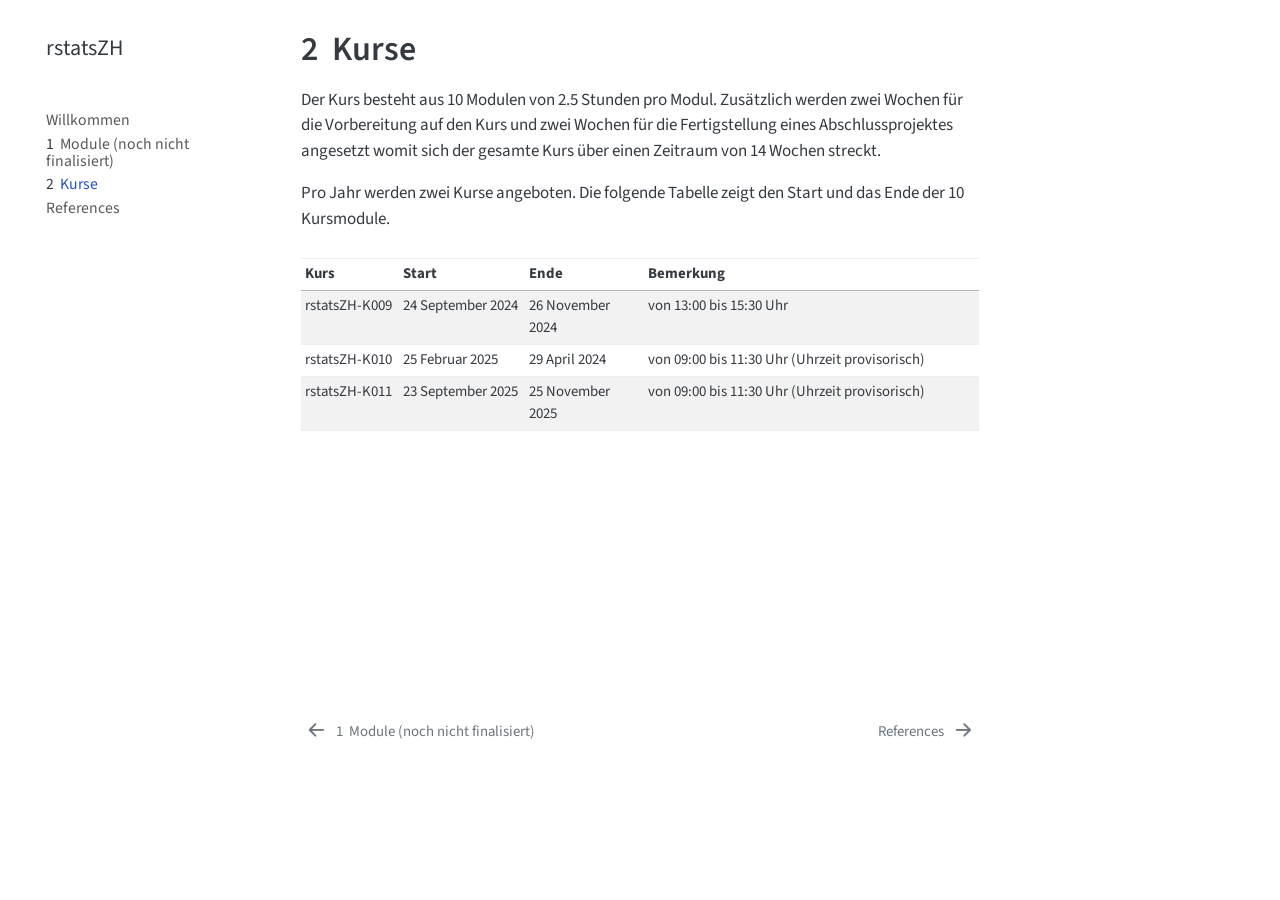
==== _book/kurse.html @ b0b52902 "kurstermine hinzufügen" ====
<!DOCTYPE html>
<html xmlns="http://www.w3.org/1999/xhtml" lang="en" xml:lang="en"><head>

<meta charset="utf-8">
<meta name="generator" content="quarto-1.4.549">

<meta name="viewport" content="width=device-width, initial-scale=1.0, user-scalable=yes">


<title>rstatsZH - 2&nbsp; Kurse</title>
<style>
code{white-space: pre-wrap;}
span.smallcaps{font-variant: small-caps;}
div.columns{display: flex; gap: min(4vw, 1.5em);}
div.column{flex: auto; overflow-x: auto;}
div.hanging-indent{margin-left: 1.5em; text-indent: -1.5em;}
ul.task-list{list-style: none;}
ul.task-list li input[type="checkbox"] {
  width: 0.8em;
  margin: 0 0.8em 0.2em -1em; /* quarto-specific, see https://github.com/quarto-dev/quarto-cli/issues/4556 */ 
  vertical-align: middle;
}
</style>


<script src="site_libs/quarto-nav/quarto-nav.js"></script>
<script src="site_libs/quarto-nav/headroom.min.js"></script>
<script src="site_libs/clipboard/clipboard.min.js"></script>
<script src="site_libs/quarto-search/autocomplete.umd.js"></script>
<script src="site_libs/quarto-search/fuse.min.js"></script>
<script src="site_libs/quarto-search/quarto-search.js"></script>
<meta name="quarto:offset" content="./">
<link href="./references.html" rel="next">
<link href="./module.html" rel="prev">
<script src="site_libs/quarto-html/quarto.js"></script>
<script src="site_libs/quarto-html/popper.min.js"></script>
<script src="site_libs/quarto-html/tippy.umd.min.js"></script>
<script src="site_libs/quarto-html/anchor.min.js"></script>
<link href="site_libs/quarto-html/tippy.css" rel="stylesheet">
<link href="site_libs/quarto-html/quarto-syntax-highlighting.css" rel="stylesheet" id="quarto-text-highlighting-styles">
<script src="site_libs/bootstrap/bootstrap.min.js"></script>
<link href="site_libs/bootstrap/bootstrap-icons.css" rel="stylesheet">
<link href="site_libs/bootstrap/bootstrap.min.css" rel="stylesheet" id="quarto-bootstrap" data-mode="light">
<script id="quarto-search-options" type="application/json">{
  "location": "sidebar",
  "copy-button": false,
  "collapse-after": 3,
  "panel-placement": "start",
  "type": "textbox",
  "limit": 50,
  "keyboard-shortcut": [
    "f",
    "/",
    "s"
  ],
  "show-item-context": false,
  "language": {
    "search-no-results-text": "No results",
    "search-matching-documents-text": "matching documents",
    "search-copy-link-title": "Copy link to search",
    "search-hide-matches-text": "Hide additional matches",
    "search-more-match-text": "more match in this document",
    "search-more-matches-text": "more matches in this document",
    "search-clear-button-title": "Clear",
    "search-text-placeholder": "",
    "search-detached-cancel-button-title": "Cancel",
    "search-submit-button-title": "Submit",
    "search-label": "Search"
  }
}</script>


</head>

<body class="nav-sidebar floating">

<div id="quarto-search-results"></div>
  <header id="quarto-header" class="headroom fixed-top">
  <nav class="quarto-secondary-nav">
    <div class="container-fluid d-flex">
      <button type="button" class="quarto-btn-toggle btn" data-bs-toggle="collapse" data-bs-target=".quarto-sidebar-collapse-item" aria-controls="quarto-sidebar" aria-expanded="false" aria-label="Toggle sidebar navigation" onclick="if (window.quartoToggleHeadroom) { window.quartoToggleHeadroom(); }">
        <i class="bi bi-layout-text-sidebar-reverse"></i>
      </button>
        <nav class="quarto-page-breadcrumbs" aria-label="breadcrumb"><ol class="breadcrumb"><li class="breadcrumb-item"><a href="./kurse.html"><span class="chapter-number">2</span>&nbsp; <span class="chapter-title">Kurse</span></a></li></ol></nav>
        <a class="flex-grow-1" role="button" data-bs-toggle="collapse" data-bs-target=".quarto-sidebar-collapse-item" aria-controls="quarto-sidebar" aria-expanded="false" aria-label="Toggle sidebar navigation" onclick="if (window.quartoToggleHeadroom) { window.quartoToggleHeadroom(); }">      
        </a>
      <button type="button" class="btn quarto-search-button" aria-label="" onclick="window.quartoOpenSearch();">
        <i class="bi bi-search"></i>
      </button>
    </div>
  </nav>
</header>
<!-- content -->
<div id="quarto-content" class="quarto-container page-columns page-rows-contents page-layout-article">
<!-- sidebar -->
  <nav id="quarto-sidebar" class="sidebar collapse collapse-horizontal quarto-sidebar-collapse-item sidebar-navigation floating overflow-auto">
    <div class="pt-lg-2 mt-2 text-left sidebar-header">
    <div class="sidebar-title mb-0 py-0">
      <a href="./">rstatsZH</a> 
    </div>
      </div>
        <div class="mt-2 flex-shrink-0 align-items-center">
        <div class="sidebar-search">
        <div id="quarto-search" class="" title="Search"></div>
        </div>
        </div>
    <div class="sidebar-menu-container"> 
    <ul class="list-unstyled mt-1">
        <li class="sidebar-item">
  <div class="sidebar-item-container"> 
  <a href="./index.html" class="sidebar-item-text sidebar-link">
 <span class="menu-text">Willkommen</span></a>
  </div>
</li>
        <li class="sidebar-item">
  <div class="sidebar-item-container"> 
  <a href="./module.html" class="sidebar-item-text sidebar-link">
 <span class="menu-text"><span class="chapter-number">1</span>&nbsp; <span class="chapter-title">Module (noch nicht finalisiert)</span></span></a>
  </div>
</li>
        <li class="sidebar-item">
  <div class="sidebar-item-container"> 
  <a href="./kurse.html" class="sidebar-item-text sidebar-link active">
 <span class="menu-text"><span class="chapter-number">2</span>&nbsp; <span class="chapter-title">Kurse</span></span></a>
  </div>
</li>
        <li class="sidebar-item">
  <div class="sidebar-item-container"> 
  <a href="./references.html" class="sidebar-item-text sidebar-link">
 <span class="menu-text">References</span></a>
  </div>
</li>
    </ul>
    </div>
</nav>
<div id="quarto-sidebar-glass" class="quarto-sidebar-collapse-item" data-bs-toggle="collapse" data-bs-target=".quarto-sidebar-collapse-item"></div>
<!-- margin-sidebar -->
    <div id="quarto-margin-sidebar" class="sidebar margin-sidebar">
        
    </div>
<!-- main -->
<main class="content" id="quarto-document-content">

<header id="title-block-header" class="quarto-title-block default">
<div class="quarto-title">
<h1 class="title"><span class="chapter-number">2</span>&nbsp; <span class="chapter-title">Kurse</span></h1>
</div>



<div class="quarto-title-meta">

    
  
    
  </div>
  


</header>


<p>Der Kurs besteht aus 10 Modulen von 2.5 Stunden pro Modul. Zusätzlich werden zwei Wochen für die Vorbereitung auf den Kurs und zwei Wochen für die Fertigstellung eines Abschlussprojektes angesetzt womit sich der gesamte Kurs über einen Zeitraum von 14 Wochen streckt.</p>
<p>Pro Jahr werden zwei Kurse angeboten. Die folgende Tabelle zeigt den Start und das Ende der 10 Kursmodule.</p>
<div class="cell">
<div class="cell-output-display">
<table class="table table-sm table-striped small">
<colgroup>
<col style="width: 14%">
<col style="width: 18%">
<col style="width: 17%">
<col style="width: 48%">
</colgroup>
<thead>
<tr class="header">
<th style="text-align: left;">Kurs</th>
<th style="text-align: left;">Start</th>
<th style="text-align: left;">Ende</th>
<th style="text-align: left;">Bemerkung</th>
</tr>
</thead>
<tbody>
<tr class="odd">
<td style="text-align: left;">rstatsZH-K009</td>
<td style="text-align: left;">24 September 2024</td>
<td style="text-align: left;">26 November 2024</td>
<td style="text-align: left;">von 13:00 bis 15:30 Uhr</td>
</tr>
<tr class="even">
<td style="text-align: left;">rstatsZH-K010</td>
<td style="text-align: left;">25 Februar 2025</td>
<td style="text-align: left;">29 April 2024</td>
<td style="text-align: left;">von 09:00 bis 11:30 Uhr (Uhrzeit provisorisch)</td>
</tr>
<tr class="odd">
<td style="text-align: left;">rstatsZH-K011</td>
<td style="text-align: left;">23 September 2025</td>
<td style="text-align: left;">25 November 2025</td>
<td style="text-align: left;">von 09:00 bis 11:30 Uhr (Uhrzeit provisorisch)</td>
</tr>
</tbody>
</table>
</div>
</div>



</main> <!-- /main -->
<script id="quarto-html-after-body" type="application/javascript">
window.document.addEventListener("DOMContentLoaded", function (event) {
  const toggleBodyColorMode = (bsSheetEl) => {
    const mode = bsSheetEl.getAttribute("data-mode");
    const bodyEl = window.document.querySelector("body");
    if (mode === "dark") {
      bodyEl.classList.add("quarto-dark");
      bodyEl.classList.remove("quarto-light");
    } else {
      bodyEl.classList.add("quarto-light");
      bodyEl.classList.remove("quarto-dark");
    }
  }
  const toggleBodyColorPrimary = () => {
    const bsSheetEl = window.document.querySelector("link#quarto-bootstrap");
    if (bsSheetEl) {
      toggleBodyColorMode(bsSheetEl);
    }
  }
  toggleBodyColorPrimary();  
  const icon = "";
  const anchorJS = new window.AnchorJS();
  anchorJS.options = {
    placement: 'right',
    icon: icon
  };
  anchorJS.add('.anchored');
  const isCodeAnnotation = (el) => {
    for (const clz of el.classList) {
      if (clz.startsWith('code-annotation-')) {                     
        return true;
      }
    }
    return false;
  }
  const clipboard = new window.ClipboardJS('.code-copy-button', {
    text: function(trigger) {
      const codeEl = trigger.previousElementSibling.cloneNode(true);
      for (const childEl of codeEl.children) {
        if (isCodeAnnotation(childEl)) {
          childEl.remove();
        }
      }
      return codeEl.innerText;
    }
  });
  clipboard.on('success', function(e) {
    // button target
    const button = e.trigger;
    // don't keep focus
    button.blur();
    // flash "checked"
    button.classList.add('code-copy-button-checked');
    var currentTitle = button.getAttribute("title");
    button.setAttribute("title", "Copied!");
    let tooltip;
    if (window.bootstrap) {
      button.setAttribute("data-bs-toggle", "tooltip");
      button.setAttribute("data-bs-placement", "left");
      button.setAttribute("data-bs-title", "Copied!");
      tooltip = new bootstrap.Tooltip(button, 
        { trigger: "manual", 
          customClass: "code-copy-button-tooltip",
          offset: [0, -8]});
      tooltip.show();    
    }
    setTimeout(function() {
      if (tooltip) {
        tooltip.hide();
        button.removeAttribute("data-bs-title");
        button.removeAttribute("data-bs-toggle");
        button.removeAttribute("data-bs-placement");
      }
      button.setAttribute("title", currentTitle);
      button.classList.remove('code-copy-button-checked');
    }, 1000);
    // clear code selection
    e.clearSelection();
  });
  function tippyHover(el, contentFn, onTriggerFn, onUntriggerFn) {
    const config = {
      allowHTML: true,
      maxWidth: 500,
      delay: 100,
      arrow: false,
      appendTo: function(el) {
          return el.parentElement;
      },
      interactive: true,
      interactiveBorder: 10,
      theme: 'quarto',
      placement: 'bottom-start',
    };
    if (contentFn) {
      config.content = contentFn;
    }
    if (onTriggerFn) {
      config.onTrigger = onTriggerFn;
    }
    if (onUntriggerFn) {
      config.onUntrigger = onUntriggerFn;
    }
    window.tippy(el, config); 
  }
  const noterefs = window.document.querySelectorAll('a[role="doc-noteref"]');
  for (var i=0; i<noterefs.length; i++) {
    const ref = noterefs[i];
    tippyHover(ref, function() {
      // use id or data attribute instead here
      let href = ref.getAttribute('data-footnote-href') || ref.getAttribute('href');
      try { href = new URL(href).hash; } catch {}
      const id = href.replace(/^#\/?/, "");
      const note = window.document.getElementById(id);
      return note.innerHTML;
    });
  }
  const xrefs = window.document.querySelectorAll('a.quarto-xref');
  const processXRef = (id, note) => {
    // Strip column container classes
    const stripColumnClz = (el) => {
      el.classList.remove("page-full", "page-columns");
      if (el.children) {
        for (const child of el.children) {
          stripColumnClz(child);
        }
      }
    }
    stripColumnClz(note)
    if (id === null || id.startsWith('sec-')) {
      // Special case sections, only their first couple elements
      const container = document.createElement("div");
      if (note.children && note.children.length > 2) {
        container.appendChild(note.children[0].cloneNode(true));
        for (let i = 1; i < note.children.length; i++) {
          const child = note.children[i];
          if (child.tagName === "P" && child.innerText === "") {
            continue;
          } else {
            container.appendChild(child.cloneNode(true));
            break;
          }
        }
        if (window.Quarto?.typesetMath) {
          window.Quarto.typesetMath(container);
        }
        return container.innerHTML
      } else {
        if (window.Quarto?.typesetMath) {
          window.Quarto.typesetMath(note);
        }
        return note.innerHTML;
      }
    } else {
      // Remove any anchor links if they are present
      const anchorLink = note.querySelector('a.anchorjs-link');
      if (anchorLink) {
        anchorLink.remove();
      }
      if (window.Quarto?.typesetMath) {
        window.Quarto.typesetMath(note);
      }
      // TODO in 1.5, we should make sure this works without a callout special case
      if (note.classList.contains("callout")) {
        return note.outerHTML;
      } else {
        return note.innerHTML;
      }
    }
  }
  for (var i=0; i<xrefs.length; i++) {
    const xref = xrefs[i];
    tippyHover(xref, undefined, function(instance) {
      instance.disable();
      let url = xref.getAttribute('href');
      let hash = undefined; 
      if (url.startsWith('#')) {
        hash = url;
      } else {
        try { hash = new URL(url).hash; } catch {}
      }
      if (hash) {
        const id = hash.replace(/^#\/?/, "");
        const note = window.document.getElementById(id);
        if (note !== null) {
          try {
            const html = processXRef(id, note.cloneNode(true));
            instance.setContent(html);
          } finally {
            instance.enable();
            instance.show();
          }
        } else {
          // See if we can fetch this
          fetch(url.split('#')[0])
          .then(res => res.text())
          .then(html => {
            const parser = new DOMParser();
            const htmlDoc = parser.parseFromString(html, "text/html");
            const note = htmlDoc.getElementById(id);
            if (note !== null) {
              const html = processXRef(id, note);
              instance.setContent(html);
            } 
          }).finally(() => {
            instance.enable();
            instance.show();
          });
        }
      } else {
        // See if we can fetch a full url (with no hash to target)
        // This is a special case and we should probably do some content thinning / targeting
        fetch(url)
        .then(res => res.text())
        .then(html => {
          const parser = new DOMParser();
          const htmlDoc = parser.parseFromString(html, "text/html");
          const note = htmlDoc.querySelector('main.content');
          if (note !== null) {
            // This should only happen for chapter cross references
            // (since there is no id in the URL)
            // remove the first header
            if (note.children.length > 0 && note.children[0].tagName === "HEADER") {
              note.children[0].remove();
            }
            const html = processXRef(null, note);
            instance.setContent(html);
          } 
        }).finally(() => {
          instance.enable();
          instance.show();
        });
      }
    }, function(instance) {
    });
  }
      let selectedAnnoteEl;
      const selectorForAnnotation = ( cell, annotation) => {
        let cellAttr = 'data-code-cell="' + cell + '"';
        let lineAttr = 'data-code-annotation="' +  annotation + '"';
        const selector = 'span[' + cellAttr + '][' + lineAttr + ']';
        return selector;
      }
      const selectCodeLines = (annoteEl) => {
        const doc = window.document;
        const targetCell = annoteEl.getAttribute("data-target-cell");
        const targetAnnotation = annoteEl.getAttribute("data-target-annotation");
        const annoteSpan = window.document.querySelector(selectorForAnnotation(targetCell, targetAnnotation));
        const lines = annoteSpan.getAttribute("data-code-lines").split(",");
        const lineIds = lines.map((line) => {
          return targetCell + "-" + line;
        })
        let top = null;
        let height = null;
        let parent = null;
        if (lineIds.length > 0) {
            //compute the position of the single el (top and bottom and make a div)
            const el = window.document.getElementById(lineIds[0]);
            top = el.offsetTop;
            height = el.offsetHeight;
            parent = el.parentElement.parentElement;
          if (lineIds.length > 1) {
            const lastEl = window.document.getElementById(lineIds[lineIds.length - 1]);
            const bottom = lastEl.offsetTop + lastEl.offsetHeight;
            height = bottom - top;
          }
          if (top !== null && height !== null && parent !== null) {
            // cook up a div (if necessary) and position it 
            let div = window.document.getElementById("code-annotation-line-highlight");
            if (div === null) {
              div = window.document.createElement("div");
              div.setAttribute("id", "code-annotation-line-highlight");
              div.style.position = 'absolute';
              parent.appendChild(div);
            }
            div.style.top = top - 2 + "px";
            div.style.height = height + 4 + "px";
            div.style.left = 0;
            let gutterDiv = window.document.getElementById("code-annotation-line-highlight-gutter");
            if (gutterDiv === null) {
              gutterDiv = window.document.createElement("div");
              gutterDiv.setAttribute("id", "code-annotation-line-highlight-gutter");
              gutterDiv.style.position = 'absolute';
              const codeCell = window.document.getElementById(targetCell);
              const gutter = codeCell.querySelector('.code-annotation-gutter');
              gutter.appendChild(gutterDiv);
            }
            gutterDiv.style.top = top - 2 + "px";
            gutterDiv.style.height = height + 4 + "px";
          }
          selectedAnnoteEl = annoteEl;
        }
      };
      const unselectCodeLines = () => {
        const elementsIds = ["code-annotation-line-highlight", "code-annotation-line-highlight-gutter"];
        elementsIds.forEach((elId) => {
          const div = window.document.getElementById(elId);
          if (div) {
            div.remove();
          }
        });
        selectedAnnoteEl = undefined;
      };
        // Handle positioning of the toggle
    window.addEventListener(
      "resize",
      throttle(() => {
        elRect = undefined;
        if (selectedAnnoteEl) {
          selectCodeLines(selectedAnnoteEl);
        }
      }, 10)
    );
    function throttle(fn, ms) {
    let throttle = false;
    let timer;
      return (...args) => {
        if(!throttle) { // first call gets through
            fn.apply(this, args);
            throttle = true;
        } else { // all the others get throttled
            if(timer) clearTimeout(timer); // cancel #2
            timer = setTimeout(() => {
              fn.apply(this, args);
              timer = throttle = false;
            }, ms);
        }
      };
    }
      // Attach click handler to the DT
      const annoteDls = window.document.querySelectorAll('dt[data-target-cell]');
      for (const annoteDlNode of annoteDls) {
        annoteDlNode.addEventListener('click', (event) => {
          const clickedEl = event.target;
          if (clickedEl !== selectedAnnoteEl) {
            unselectCodeLines();
            const activeEl = window.document.querySelector('dt[data-target-cell].code-annotation-active');
            if (activeEl) {
              activeEl.classList.remove('code-annotation-active');
            }
            selectCodeLines(clickedEl);
            clickedEl.classList.add('code-annotation-active');
          } else {
            // Unselect the line
            unselectCodeLines();
            clickedEl.classList.remove('code-annotation-active');
          }
        });
      }
  const findCites = (el) => {
    const parentEl = el.parentElement;
    if (parentEl) {
      const cites = parentEl.dataset.cites;
      if (cites) {
        return {
          el,
          cites: cites.split(' ')
        };
      } else {
        return findCites(el.parentElement)
      }
    } else {
      return undefined;
    }
  };
  var bibliorefs = window.document.querySelectorAll('a[role="doc-biblioref"]');
  for (var i=0; i<bibliorefs.length; i++) {
    const ref = bibliorefs[i];
    const citeInfo = findCites(ref);
    if (citeInfo) {
      tippyHover(citeInfo.el, function() {
        var popup = window.document.createElement('div');
        citeInfo.cites.forEach(function(cite) {
          var citeDiv = window.document.createElement('div');
          citeDiv.classList.add('hanging-indent');
          citeDiv.classList.add('csl-entry');
          var biblioDiv = window.document.getElementById('ref-' + cite);
          if (biblioDiv) {
            citeDiv.innerHTML = biblioDiv.innerHTML;
          }
          popup.appendChild(citeDiv);
        });
        return popup.innerHTML;
      });
    }
  }
});
</script>
<nav class="page-navigation">
  <div class="nav-page nav-page-previous">
      <a href="./module.html" class="pagination-link  aria-label=" &lt;span="" (noch="" nicht="" finalisiert)&lt;="" span&gt;"="">
        <i class="bi bi-arrow-left-short"></i> <span class="nav-page-text"><span class="chapter-number">1</span>&nbsp; <span class="chapter-title">Module (noch nicht finalisiert)</span></span>
      </a>          
  </div>
  <div class="nav-page nav-page-next">
      <a href="./references.html" class="pagination-link" aria-label="References">
        <span class="nav-page-text">References</span> <i class="bi bi-arrow-right-short"></i>
      </a>
  </div>
</nav>
</div> <!-- /content -->




</body></html>
---- _book/site_libs/quarto-html/tippy.css ----
.tippy-box[data-animation=fade][data-state=hidden]{opacity:0}[data-tippy-root]{max-width:calc(100vw - 10px)}.tippy-box{position:relative;background-color:#333;color:#fff;border-radius:4px;font-size:14px;line-height:1.4;white-space:normal;outline:0;transition-property:transform,visibility,opacity}.tippy-box[data-placement^=top]>.tippy-arrow{bottom:0}.tippy-box[data-placement^=top]>.tippy-arrow:before{bottom:-7px;left:0;border-width:8px 8px 0;border-top-color:initial;transform-origin:center top}.tippy-box[data-placement^=bottom]>.tippy-arrow{top:0}.tippy-box[data-placement^=bottom]>.tippy-arrow:before{top:-7px;left:0;border-width:0 8px 8px;border-bottom-color:initial;transform-origin:center bottom}.tippy-box[data-placement^=left]>.tippy-arrow{right:0}.tippy-box[data-placement^=left]>.tippy-arrow:before{border-width:8px 0 8px 8px;border-left-color:initial;right:-7px;transform-origin:center left}.tippy-box[data-placement^=right]>.tippy-arrow{left:0}.tippy-box[data-placement^=right]>.tippy-arrow:before{left:-7px;border-width:8px 8px 8px 0;border-right-color:initial;transform-origin:center right}.tippy-box[data-inertia][data-state=visible]{transition-timing-function:cubic-bezier(.54,1.5,.38,1.11)}.tippy-arrow{width:16px;height:16px;color:#333}.tippy-arrow:before{content:"";position:absolute;border-color:transparent;border-style:solid}.tippy-content{position:relative;padding:5px 9px;z-index:1}
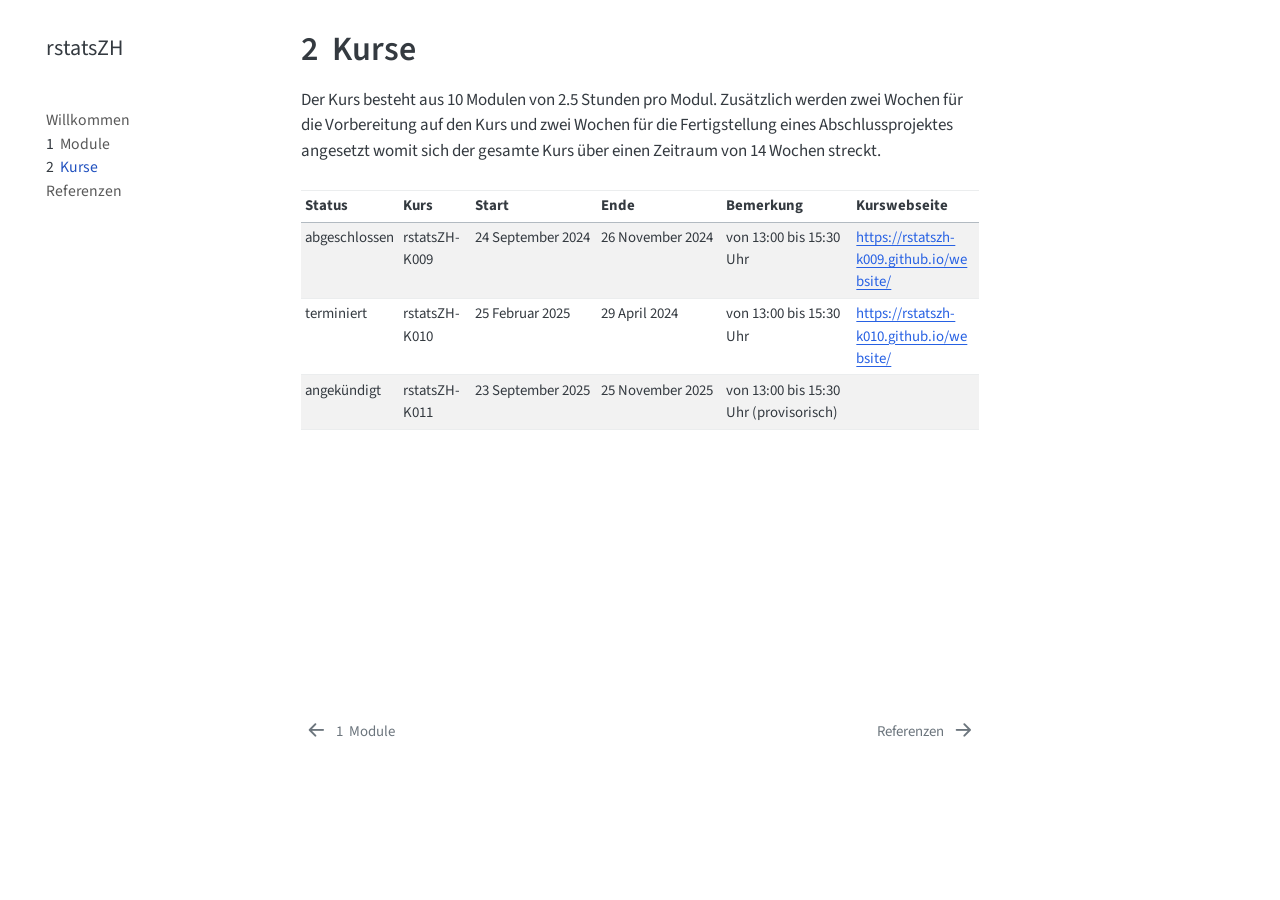
==== commit 1964dee8: "Webseite aktualisieren" ====
--- a/_book/kurse.html
+++ b/_book/kurse.html
@@ -2,12 +2,12 @@
 <html xmlns="http://www.w3.org/1999/xhtml" lang="en" xml:lang="en"><head>
 
 <meta charset="utf-8">
-<meta name="generator" content="quarto-1.4.549">
+<meta name="generator" content="quarto-1.5.57">
 
 <meta name="viewport" content="width=device-width, initial-scale=1.0, user-scalable=yes">
 
 
-<title>rstatsZH - 2&nbsp; Kurse</title>
+<title>2&nbsp; Kurse – rstatsZH</title>
 <style>
 code{white-space: pre-wrap;}
 span.smallcaps{font-variant: small-caps;}
@@ -78,13 +78,13 @@
   <header id="quarto-header" class="headroom fixed-top">
   <nav class="quarto-secondary-nav">
     <div class="container-fluid d-flex">
-      <button type="button" class="quarto-btn-toggle btn" data-bs-toggle="collapse" data-bs-target=".quarto-sidebar-collapse-item" aria-controls="quarto-sidebar" aria-expanded="false" aria-label="Toggle sidebar navigation" onclick="if (window.quartoToggleHeadroom) { window.quartoToggleHeadroom(); }">
+      <button type="button" class="quarto-btn-toggle btn" data-bs-toggle="collapse" role="button" data-bs-target=".quarto-sidebar-collapse-item" aria-controls="quarto-sidebar" aria-expanded="false" aria-label="Toggle sidebar navigation" onclick="if (window.quartoToggleHeadroom) { window.quartoToggleHeadroom(); }">
         <i class="bi bi-layout-text-sidebar-reverse"></i>
       </button>
         <nav class="quarto-page-breadcrumbs" aria-label="breadcrumb"><ol class="breadcrumb"><li class="breadcrumb-item"><a href="./kurse.html"><span class="chapter-number">2</span>&nbsp; <span class="chapter-title">Kurse</span></a></li></ol></nav>
-        <a class="flex-grow-1" role="button" data-bs-toggle="collapse" data-bs-target=".quarto-sidebar-collapse-item" aria-controls="quarto-sidebar" aria-expanded="false" aria-label="Toggle sidebar navigation" onclick="if (window.quartoToggleHeadroom) { window.quartoToggleHeadroom(); }">      
+        <a class="flex-grow-1" role="navigation" data-bs-toggle="collapse" data-bs-target=".quarto-sidebar-collapse-item" aria-controls="quarto-sidebar" aria-expanded="false" aria-label="Toggle sidebar navigation" onclick="if (window.quartoToggleHeadroom) { window.quartoToggleHeadroom(); }">      
         </a>
-      <button type="button" class="btn quarto-search-button" aria-label="" onclick="window.quartoOpenSearch();">
+      <button type="button" class="btn quarto-search-button" aria-label="Search" onclick="window.quartoOpenSearch();">
         <i class="bi bi-search"></i>
       </button>
     </div>
@@ -115,7 +115,7 @@
         <li class="sidebar-item">
   <div class="sidebar-item-container"> 
   <a href="./module.html" class="sidebar-item-text sidebar-link">
- <span class="menu-text"><span class="chapter-number">1</span>&nbsp; <span class="chapter-title">Module (noch nicht finalisiert)</span></span></a>
+ <span class="menu-text"><span class="chapter-number">1</span>&nbsp; <span class="chapter-title">Module</span></span></a>
   </div>
 </li>
         <li class="sidebar-item">
@@ -127,7 +127,7 @@
         <li class="sidebar-item">
   <div class="sidebar-item-container"> 
   <a href="./references.html" class="sidebar-item-text sidebar-link">
- <span class="menu-text">References</span></a>
+ <span class="menu-text">Referenzen</span></a>
   </div>
 </li>
     </ul>
@@ -135,7 +135,7 @@
 </nav>
 <div id="quarto-sidebar-glass" class="quarto-sidebar-collapse-item" data-bs-toggle="collapse" data-bs-target=".quarto-sidebar-collapse-item"></div>
 <!-- margin-sidebar -->
-    <div id="quarto-margin-sidebar" class="sidebar margin-sidebar">
+    <div id="quarto-margin-sidebar" class="sidebar margin-sidebar zindex-bottom">
         
     </div>
 <!-- main -->
@@ -161,42 +161,51 @@
 
 
 <p>Der Kurs besteht aus 10 Modulen von 2.5 Stunden pro Modul. Zusätzlich werden zwei Wochen für die Vorbereitung auf den Kurs und zwei Wochen für die Fertigstellung eines Abschlussprojektes angesetzt womit sich der gesamte Kurs über einen Zeitraum von 14 Wochen streckt.</p>
-<p>Pro Jahr werden zwei Kurse angeboten. Die folgende Tabelle zeigt den Start und das Ende der 10 Kursmodule.</p>
-<div class="cell">
+<div class="cell" data-tbl-colwidths="[15,30,55]">
 <div class="cell-output-display">
-<table class="table table-sm table-striped small">
+<table class="caption-top table table-sm table-striped small">
 <colgroup>
-<col style="width: 14%">
-<col style="width: 18%">
-<col style="width: 17%">
-<col style="width: 48%">
+<col style="width: 6%">
+<col style="width: 11%">
+<col style="width: 21%">
+<col style="width: 21%">
+<col style="width: 21%">
+<col style="width: 21%">
 </colgroup>
 <thead>
 <tr class="header">
+<th style="text-align: left;">Status</th>
 <th style="text-align: left;">Kurs</th>
 <th style="text-align: left;">Start</th>
 <th style="text-align: left;">Ende</th>
 <th style="text-align: left;">Bemerkung</th>
+<th style="text-align: left;">Kurswebseite</th>
 </tr>
 </thead>
 <tbody>
 <tr class="odd">
+<td style="text-align: left;">abgeschlossen</td>
 <td style="text-align: left;">rstatsZH-K009</td>
 <td style="text-align: left;">24 September 2024</td>
 <td style="text-align: left;">26 November 2024</td>
 <td style="text-align: left;">von 13:00 bis 15:30 Uhr</td>
+<td style="text-align: left;"><a href="https://rstatszh-k009.github.io/website/" class="uri">https://rstatszh-k009.github.io/website/</a></td>
 </tr>
 <tr class="even">
+<td style="text-align: left;">terminiert</td>
 <td style="text-align: left;">rstatsZH-K010</td>
 <td style="text-align: left;">25 Februar 2025</td>
 <td style="text-align: left;">29 April 2024</td>
-<td style="text-align: left;">von 09:00 bis 11:30 Uhr (Uhrzeit provisorisch)</td>
+<td style="text-align: left;">von 13:00 bis 15:30 Uhr</td>
+<td style="text-align: left;"><a href="https://rstatszh-k010.github.io/website/" class="uri">https://rstatszh-k010.github.io/website/</a></td>
 </tr>
 <tr class="odd">
+<td style="text-align: left;">angekündigt</td>
 <td style="text-align: left;">rstatsZH-K011</td>
 <td style="text-align: left;">23 September 2025</td>
 <td style="text-align: left;">25 November 2025</td>
-<td style="text-align: left;">von 09:00 bis 11:30 Uhr (Uhrzeit provisorisch)</td>
+<td style="text-align: left;">von 13:00 bis 15:30 Uhr (provisorisch)</td>
+<td style="text-align: left;"></td>
 </tr>
 </tbody>
 </table>
@@ -241,18 +250,7 @@
     }
     return false;
   }
-  const clipboard = new window.ClipboardJS('.code-copy-button', {
-    text: function(trigger) {
-      const codeEl = trigger.previousElementSibling.cloneNode(true);
-      for (const childEl of codeEl.children) {
-        if (isCodeAnnotation(childEl)) {
-          childEl.remove();
-        }
-      }
-      return codeEl.innerText;
-    }
-  });
-  clipboard.on('success', function(e) {
+  const onCopySuccess = function(e) {
     // button target
     const button = e.trigger;
     // don't keep focus
@@ -284,7 +282,47 @@
     }, 1000);
     // clear code selection
     e.clearSelection();
+  }
+  const getTextToCopy = function(trigger) {
+      const codeEl = trigger.previousElementSibling.cloneNode(true);
+      for (const childEl of codeEl.children) {
+        if (isCodeAnnotation(childEl)) {
+          childEl.remove();
+        }
+      }
+      return codeEl.innerText;
+  }
+  const clipboard = new window.ClipboardJS('.code-copy-button:not([data-in-quarto-modal])', {
+    text: getTextToCopy
   });
+  clipboard.on('success', onCopySuccess);
+  if (window.document.getElementById('quarto-embedded-source-code-modal')) {
+    // For code content inside modals, clipBoardJS needs to be initialized with a container option
+    // TODO: Check when it could be a function (https://github.com/zenorocha/clipboard.js/issues/860)
+    const clipboardModal = new window.ClipboardJS('.code-copy-button[data-in-quarto-modal]', {
+      text: getTextToCopy,
+      container: window.document.getElementById('quarto-embedded-source-code-modal')
+    });
+    clipboardModal.on('success', onCopySuccess);
+  }
+    var localhostRegex = new RegExp(/^(?:http|https):\/\/localhost\:?[0-9]*\//);
+    var mailtoRegex = new RegExp(/^mailto:/);
+      var filterRegex = new RegExp('/' + window.location.host + '/');
+    var isInternal = (href) => {
+        return filterRegex.test(href) || localhostRegex.test(href) || mailtoRegex.test(href);
+    }
+    // Inspect non-navigation links and adorn them if external
+ 	var links = window.document.querySelectorAll('a[href]:not(.nav-link):not(.navbar-brand):not(.toc-action):not(.sidebar-link):not(.sidebar-item-toggle):not(.pagination-link):not(.no-external):not([aria-hidden]):not(.dropdown-item):not(.quarto-navigation-tool):not(.about-link)');
+    for (var i=0; i<links.length; i++) {
+      const link = links[i];
+      if (!isInternal(link.href)) {
+        // undo the damage that might have been done by quarto-nav.js in the case of
+        // links that we want to consider external
+        if (link.dataset.originalHref !== undefined) {
+          link.href = link.dataset.originalHref;
+        }
+      }
+    }
   function tippyHover(el, contentFn, onTriggerFn, onUntriggerFn) {
     const config = {
       allowHTML: true,
@@ -319,7 +357,11 @@
       try { href = new URL(href).hash; } catch {}
       const id = href.replace(/^#\/?/, "");
       const note = window.document.getElementById(id);
-      return note.innerHTML;
+      if (note) {
+        return note.innerHTML;
+      } else {
+        return "";
+      }
     });
   }
   const xrefs = window.document.querySelectorAll('a.quarto-xref');
@@ -595,13 +637,13 @@
 </script>
 <nav class="page-navigation">
   <div class="nav-page nav-page-previous">
-      <a href="./module.html" class="pagination-link  aria-label=" &lt;span="" (noch="" nicht="" finalisiert)&lt;="" span&gt;"="">
-        <i class="bi bi-arrow-left-short"></i> <span class="nav-page-text"><span class="chapter-number">1</span>&nbsp; <span class="chapter-title">Module (noch nicht finalisiert)</span></span>
+      <a href="./module.html" class="pagination-link" aria-label="Module">
+        <i class="bi bi-arrow-left-short"></i> <span class="nav-page-text"><span class="chapter-number">1</span>&nbsp; <span class="chapter-title">Module</span></span>
       </a>          
   </div>
   <div class="nav-page nav-page-next">
-      <a href="./references.html" class="pagination-link" aria-label="References">
-        <span class="nav-page-text">References</span> <i class="bi bi-arrow-right-short"></i>
+      <a href="./references.html" class="pagination-link" aria-label="Referenzen">
+        <span class="nav-page-text">Referenzen</span> <i class="bi bi-arrow-right-short"></i>
       </a>
   </div>
 </nav>
--- a/_book/site_libs/quarto-html/quarto-syntax-highlighting.css
+++ b/_book/site_libs/quarto-html/quarto-syntax-highlighting.css
@@ -0,0 +1,205 @@
+/* quarto syntax highlight colors */
+:root {
+  --quarto-hl-ot-color: #003B4F;
+  --quarto-hl-at-color: #657422;
+  --quarto-hl-ss-color: #20794D;
+  --quarto-hl-an-color: #5E5E5E;
+  --quarto-hl-fu-color: #4758AB;
+  --quarto-hl-st-color: #20794D;
+  --quarto-hl-cf-color: #003B4F;
+  --quarto-hl-op-color: #5E5E5E;
+  --quarto-hl-er-color: #AD0000;
+  --quarto-hl-bn-color: #AD0000;
+  --quarto-hl-al-color: #AD0000;
+  --quarto-hl-va-color: #111111;
+  --quarto-hl-bu-color: inherit;
+  --quarto-hl-ex-color: inherit;
+  --quarto-hl-pp-color: #AD0000;
+  --quarto-hl-in-color: #5E5E5E;
+  --quarto-hl-vs-color: #20794D;
+  --quarto-hl-wa-color: #5E5E5E;
+  --quarto-hl-do-color: #5E5E5E;
+  --quarto-hl-im-color: #00769E;
+  --quarto-hl-ch-color: #20794D;
+  --quarto-hl-dt-color: #AD0000;
+  --quarto-hl-fl-color: #AD0000;
+  --quarto-hl-co-color: #5E5E5E;
+  --quarto-hl-cv-color: #5E5E5E;
+  --quarto-hl-cn-color: #8f5902;
+  --quarto-hl-sc-color: #5E5E5E;
+  --quarto-hl-dv-color: #AD0000;
+  --quarto-hl-kw-color: #003B4F;
+}
+
+/* other quarto variables */
+:root {
+  --quarto-font-monospace: SFMono-Regular, Menlo, Monaco, Consolas, "Liberation Mono", "Courier New", monospace;
+}
+
+pre > code.sourceCode > span {
+  color: #003B4F;
+}
+
+code span {
+  color: #003B4F;
+}
+
+code.sourceCode > span {
+  color: #003B4F;
+}
+
+div.sourceCode,
+div.sourceCode pre.sourceCode {
+  color: #003B4F;
+}
+
+code span.ot {
+  color: #003B4F;
+  font-style: inherit;
+}
+
+code span.at {
+  color: #657422;
+  font-style: inherit;
+}
+
+code span.ss {
+  color: #20794D;
+  font-style: inherit;
+}
+
+code span.an {
+  color: #5E5E5E;
+  font-style: inherit;
+}
+
+code span.fu {
+  color: #4758AB;
+  font-style: inherit;
+}
+
+code span.st {
+  color: #20794D;
+  font-style: inherit;
+}
+
+code span.cf {
+  color: #003B4F;
+  font-weight: bold;
+  font-style: inherit;
+}
+
+code span.op {
+  color: #5E5E5E;
+  font-style: inherit;
+}
+
+code span.er {
+  color: #AD0000;
+  font-style: inherit;
+}
+
+code span.bn {
+  color: #AD0000;
+  font-style: inherit;
+}
+
+code span.al {
+  color: #AD0000;
+  font-style: inherit;
+}
+
+code span.va {
+  color: #111111;
+  font-style: inherit;
+}
+
+code span.bu {
+  font-style: inherit;
+}
+
+code span.ex {
+  font-style: inherit;
+}
+
+code span.pp {
+  color: #AD0000;
+  font-style: inherit;
+}
+
+code span.in {
+  color: #5E5E5E;
+  font-style: inherit;
+}
+
+code span.vs {
+  color: #20794D;
+  font-style: inherit;
+}
+
+code span.wa {
+  color: #5E5E5E;
+  font-style: italic;
+}
+
+code span.do {
+  color: #5E5E5E;
+  font-style: italic;
+}
+
+code span.im {
+  color: #00769E;
+  font-style: inherit;
+}
+
+code span.ch {
+  color: #20794D;
+  font-style: inherit;
+}
+
+code span.dt {
+  color: #AD0000;
+  font-style: inherit;
+}
+
+code span.fl {
+  color: #AD0000;
+  font-style: inherit;
+}
+
+code span.co {
+  color: #5E5E5E;
+  font-style: inherit;
+}
+
+code span.cv {
+  color: #5E5E5E;
+  font-style: italic;
+}
+
+code span.cn {
+  color: #8f5902;
+  font-style: inherit;
+}
+
+code span.sc {
+  color: #5E5E5E;
+  font-style: inherit;
+}
+
+code span.dv {
+  color: #AD0000;
+  font-style: inherit;
+}
+
+code span.kw {
+  color: #003B4F;
+  font-weight: bold;
+  font-style: inherit;
+}
+
+.prevent-inlining {
+  content: "</";
+}
+
+/*# sourceMappingURL=debc5d5d77c3f9108843748ff7464032.css.map */
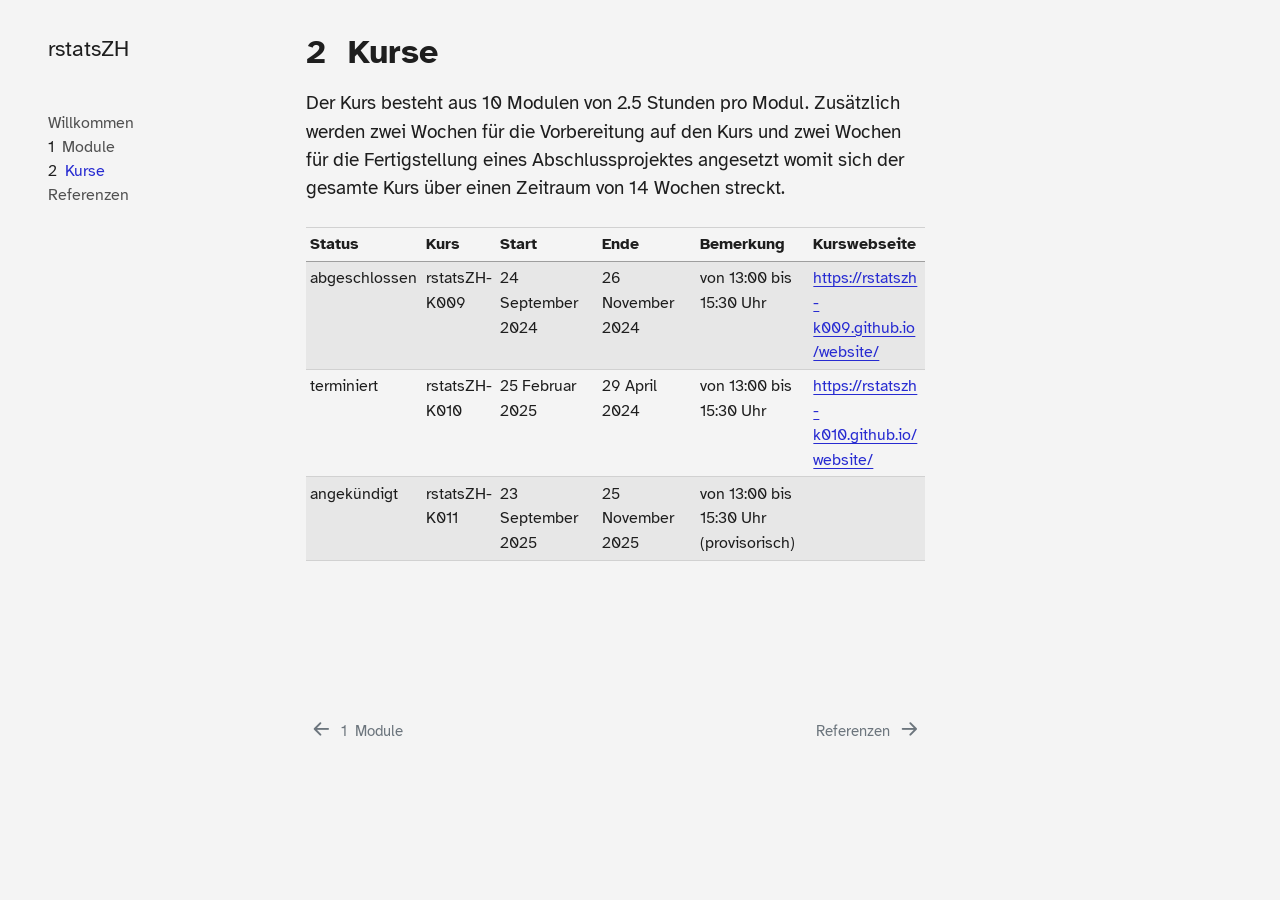
==== commit d82d371d: "Theme anpassen" ====
--- a/_book/kurse.html
+++ b/_book/kurse.html
@@ -68,8 +68,10 @@
     "search-label": "Search"
   }
 }</script>
-
-
+<script defer="" data-domain="rstats.zuerich" src="https://plausible.io/js/script.js"></script>
+
+
+<link rel="stylesheet" href="styles.css">
 </head>
 
 <body class="nav-sidebar floating">
--- a/_book/site_libs/quarto-html/quarto-syntax-highlighting.css
+++ b/_book/site_libs/quarto-html/quarto-syntax-highlighting.css
@@ -1,34 +1,34 @@
 /* quarto syntax highlight colors */
 :root {
-  --quarto-hl-ot-color: #003B4F;
-  --quarto-hl-at-color: #657422;
-  --quarto-hl-ss-color: #20794D;
-  --quarto-hl-an-color: #5E5E5E;
-  --quarto-hl-fu-color: #4758AB;
-  --quarto-hl-st-color: #20794D;
-  --quarto-hl-cf-color: #003B4F;
-  --quarto-hl-op-color: #5E5E5E;
-  --quarto-hl-er-color: #AD0000;
-  --quarto-hl-bn-color: #AD0000;
-  --quarto-hl-al-color: #AD0000;
-  --quarto-hl-va-color: #111111;
-  --quarto-hl-bu-color: inherit;
-  --quarto-hl-ex-color: inherit;
-  --quarto-hl-pp-color: #AD0000;
-  --quarto-hl-in-color: #5E5E5E;
-  --quarto-hl-vs-color: #20794D;
-  --quarto-hl-wa-color: #5E5E5E;
-  --quarto-hl-do-color: #5E5E5E;
-  --quarto-hl-im-color: #00769E;
-  --quarto-hl-ch-color: #20794D;
-  --quarto-hl-dt-color: #AD0000;
-  --quarto-hl-fl-color: #AD0000;
-  --quarto-hl-co-color: #5E5E5E;
-  --quarto-hl-cv-color: #5E5E5E;
-  --quarto-hl-cn-color: #8f5902;
-  --quarto-hl-sc-color: #5E5E5E;
-  --quarto-hl-dv-color: #AD0000;
-  --quarto-hl-kw-color: #003B4F;
+  --quarto-hl-ot-color: #ffa07a;
+  --quarto-hl-at-color: #ffd700;
+  --quarto-hl-ss-color: #abe338;
+  --quarto-hl-an-color: #d4d0ab;
+  --quarto-hl-fu-color: #ffd700;
+  --quarto-hl-st-color: #abe338;
+  --quarto-hl-cf-color: #ffa07a;
+  --quarto-hl-op-color: #00e0e0;
+  --quarto-hl-er-color: #dcc6e0;
+  --quarto-hl-bn-color: #dcc6e0;
+  --quarto-hl-al-color: #dcc6e0;
+  --quarto-hl-va-color: #f5ab35;
+  --quarto-hl-bu-color: #f5ab35;
+  --quarto-hl-ex-color: #ffd700;
+  --quarto-hl-pp-color: #dcc6e0;
+  --quarto-hl-in-color: #d4d0ab;
+  --quarto-hl-vs-color: #abe338;
+  --quarto-hl-wa-color: #d4d0ab;
+  --quarto-hl-do-color: #d4d0ab;
+  --quarto-hl-im-color: #f8f8f2;
+  --quarto-hl-ch-color: #abe338;
+  --quarto-hl-dt-color: #dcc6e0;
+  --quarto-hl-fl-color: #f5ab35;
+  --quarto-hl-co-color: #d4d0ab;
+  --quarto-hl-cv-color: #d4d0ab;
+  --quarto-hl-cn-color: #ffa07a;
+  --quarto-hl-sc-color: #00e0e0;
+  --quarto-hl-dv-color: #dcc6e0;
+  --quarto-hl-kw-color: #ffa07a;
 }
 
 /* other quarto variables */
@@ -37,164 +37,164 @@
 }
 
 pre > code.sourceCode > span {
-  color: #003B4F;
+  color: #f8f8f2;
 }
 
 code span {
-  color: #003B4F;
+  color: #f8f8f2;
 }
 
 code.sourceCode > span {
-  color: #003B4F;
+  color: #f8f8f2;
 }
 
 div.sourceCode,
 div.sourceCode pre.sourceCode {
-  color: #003B4F;
+  color: #f8f8f2;
 }
 
 code span.ot {
-  color: #003B4F;
+  color: #ffa07a;
   font-style: inherit;
 }
 
 code span.at {
-  color: #657422;
+  color: #ffd700;
   font-style: inherit;
 }
 
 code span.ss {
-  color: #20794D;
+  color: #abe338;
   font-style: inherit;
 }
 
 code span.an {
-  color: #5E5E5E;
+  color: #d4d0ab;
   font-style: inherit;
 }
 
 code span.fu {
-  color: #4758AB;
+  color: #ffd700;
   font-style: inherit;
 }
 
 code span.st {
-  color: #20794D;
+  color: #abe338;
   font-style: inherit;
 }
 
 code span.cf {
-  color: #003B4F;
-  font-weight: bold;
+  color: #ffa07a;
   font-style: inherit;
 }
 
 code span.op {
-  color: #5E5E5E;
+  color: #00e0e0;
   font-style: inherit;
 }
 
 code span.er {
-  color: #AD0000;
+  color: #dcc6e0;
   font-style: inherit;
 }
 
 code span.bn {
-  color: #AD0000;
+  color: #dcc6e0;
   font-style: inherit;
 }
 
 code span.al {
-  color: #AD0000;
+  color: #dcc6e0;
   font-style: inherit;
 }
 
 code span.va {
-  color: #111111;
+  color: #f5ab35;
   font-style: inherit;
 }
 
 code span.bu {
+  color: #f5ab35;
   font-style: inherit;
 }
 
 code span.ex {
+  color: #ffd700;
   font-style: inherit;
 }
 
 code span.pp {
-  color: #AD0000;
+  color: #dcc6e0;
   font-style: inherit;
 }
 
 code span.in {
-  color: #5E5E5E;
+  color: #d4d0ab;
   font-style: inherit;
 }
 
 code span.vs {
-  color: #20794D;
+  color: #abe338;
   font-style: inherit;
 }
 
 code span.wa {
-  color: #5E5E5E;
+  color: #d4d0ab;
   font-style: italic;
 }
 
 code span.do {
-  color: #5E5E5E;
+  color: #d4d0ab;
   font-style: italic;
 }
 
 code span.im {
-  color: #00769E;
+  color: #f8f8f2;
   font-style: inherit;
 }
 
 code span.ch {
-  color: #20794D;
+  color: #abe338;
   font-style: inherit;
 }
 
 code span.dt {
-  color: #AD0000;
+  color: #dcc6e0;
   font-style: inherit;
 }
 
 code span.fl {
-  color: #AD0000;
+  color: #f5ab35;
   font-style: inherit;
 }
 
 code span.co {
-  color: #5E5E5E;
+  color: #d4d0ab;
   font-style: inherit;
 }
 
 code span.cv {
-  color: #5E5E5E;
+  color: #d4d0ab;
   font-style: italic;
 }
 
 code span.cn {
-  color: #8f5902;
+  color: #ffa07a;
   font-style: inherit;
 }
 
 code span.sc {
-  color: #5E5E5E;
+  color: #00e0e0;
   font-style: inherit;
 }
 
 code span.dv {
-  color: #AD0000;
+  color: #dcc6e0;
   font-style: inherit;
 }
 
 code span.kw {
-  color: #003B4F;
-  font-weight: bold;
+  color: #ffa07a;
   font-style: inherit;
 }
 
--- a/_book/styles.css
+++ b/_book/styles.css
@@ -0,0 +1 @@
+/* css styles */
